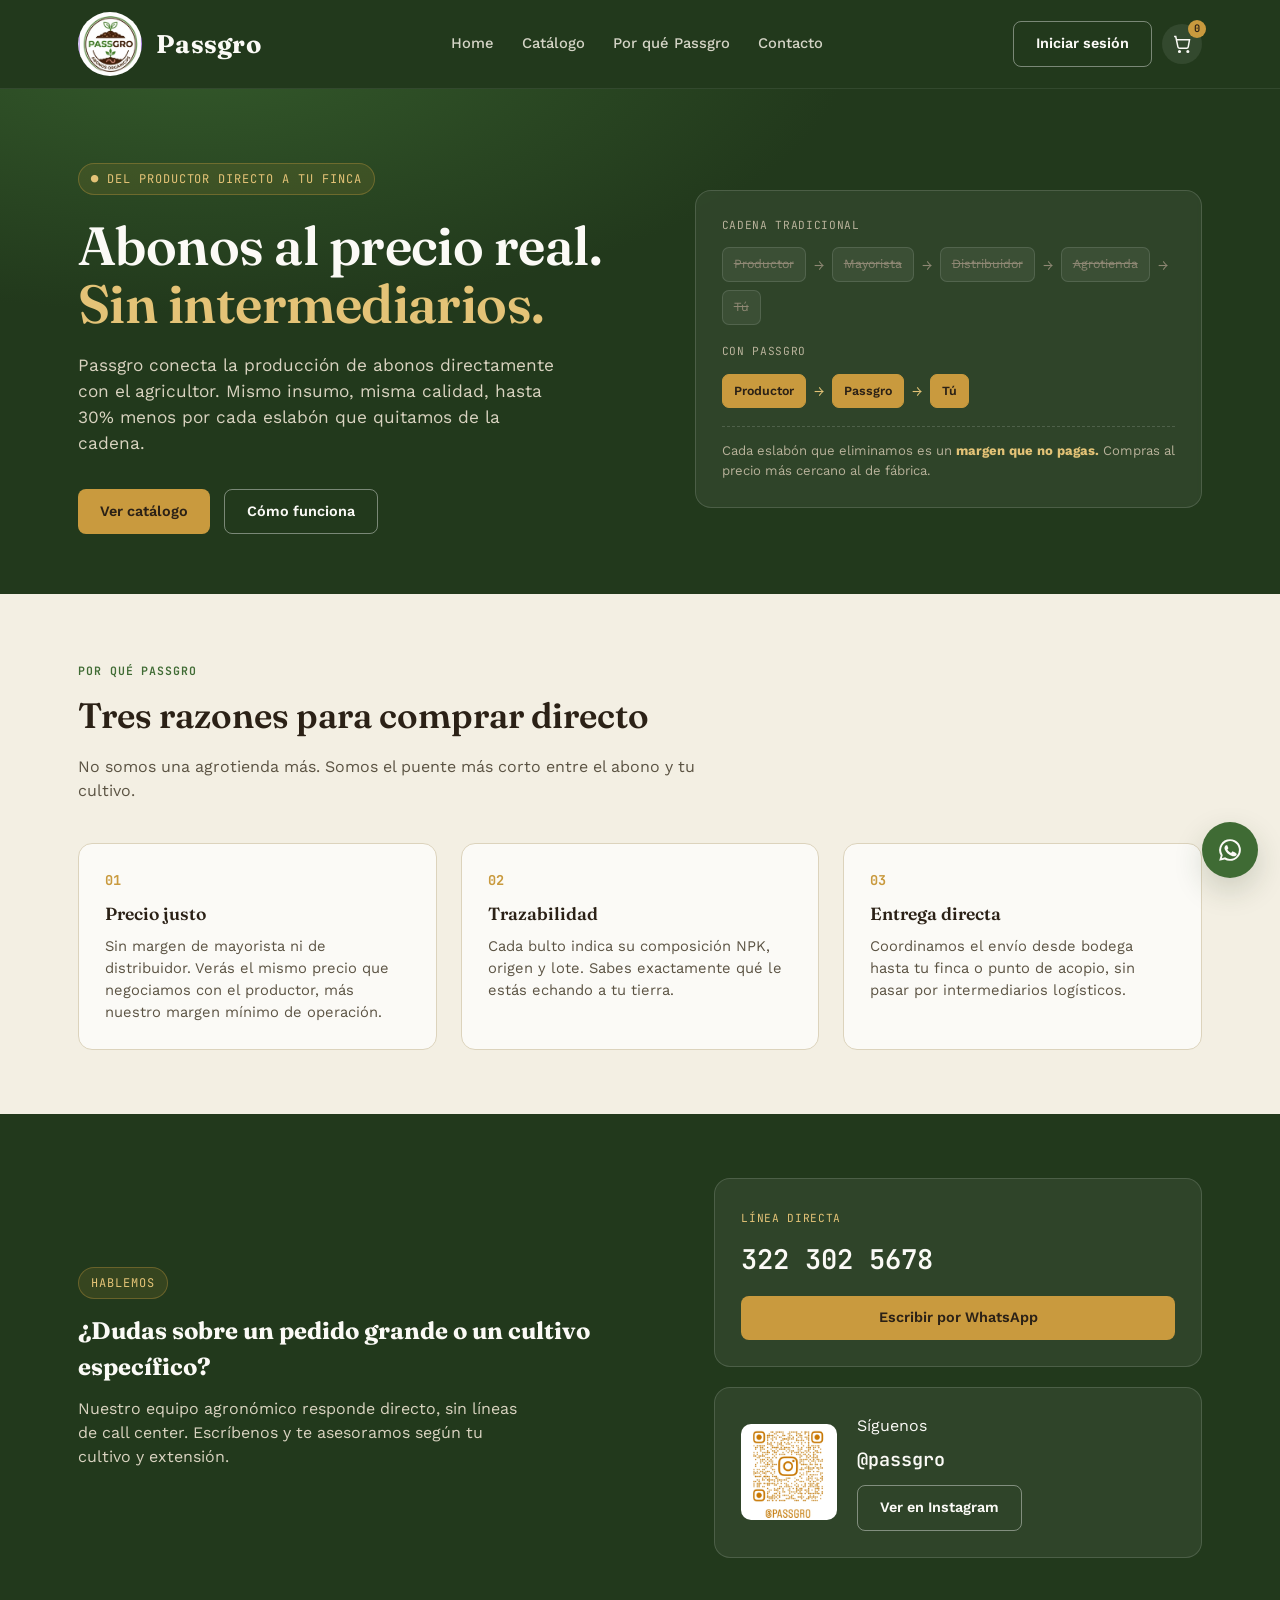
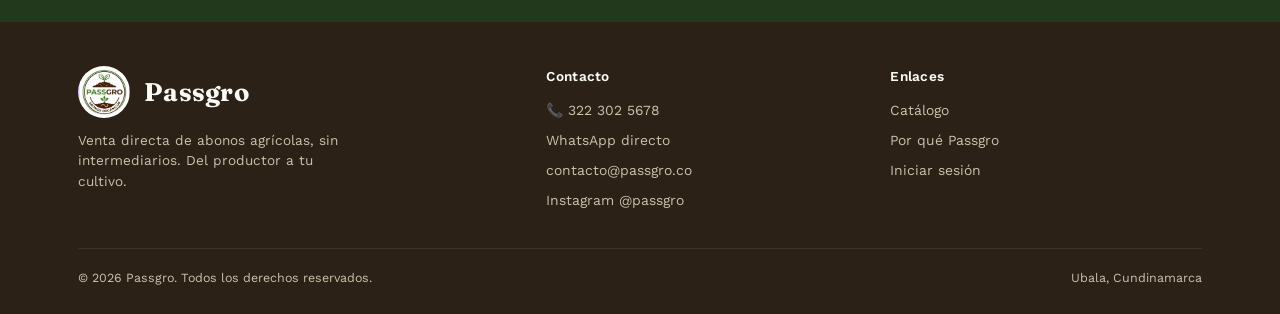
==== index.html @ 6f1bfafc "feat: catalog" ====
<!DOCTYPE html>
<html lang="es">
<head>
<meta charset="UTF-8">
<meta name="viewport" content="width=device-width, initial-scale=1.0">
<title>Passgro | Abonos directos del productor, sin intermediarios</title>
<link rel="preconnect" href="https://fonts.googleapis.com">
<link href="https://fonts.googleapis.com/css2?family=Fraunces:opsz,wght@9..144,400;9..144,500;9..144,600;9..144,700&family=Work+Sans:wght@400;500;600;700&family=JetBrains+Mono:wght@400;600&display=swap" rel="stylesheet">
<link rel="stylesheet" href="css/base.css">
<link rel="stylesheet" href="css/home.css">
</head>
<body>

<div id="site-header"></div>

<main id="top">
  <section class="hero">
    <div class="wrap hero-grid">
      <div>
        <span class="eyebrow">● Del productor directo a tu finca</span>
        <h1>Abonos al precio real. <em>Sin intermediarios.</em></h1>
        <p class="lead">Passgro conecta la producción de abonos directamente con el agricultor. Mismo insumo, misma calidad, hasta 30% menos por cada eslabón que quitamos de la cadena.</p>
        <div class="hero-cta">
          <a href="catalogo.html" class="btn btn-primary">Ver catálogo</a>
          <a href="#por-que" class="btn btn-outline">Cómo funciona</a>
        </div>
      </div>
      <div class="chain-card">
        <div class="chain-label">Cadena tradicional</div>
        <div class="chain-row long">
          <span class="chain-node">Productor</span><span class="chain-arrow">→</span>
          <span class="chain-node">Mayorista</span><span class="chain-arrow">→</span>
          <span class="chain-node">Distribuidor</span><span class="chain-arrow">→</span>
          <span class="chain-node">Agrotienda</span><span class="chain-arrow">→</span>
          <span class="chain-node">Tú</span>
        </div>
        <div class="chain-label">Con Passgro</div>
        <div class="chain-row short">
          <span class="chain-node">Productor</span><span class="chain-arrow">→</span>
          <span class="chain-node">Passgro</span><span class="chain-arrow">→</span>
          <span class="chain-node">Tú</span>
        </div>
        <div class="chain-note">Cada eslabón que eliminamos es un <b>margen que no pagas.</b> Compras al precio más cercano al de fábrica.</div>
      </div>
    </div>
  </section>

  <section id="por-que">
    <div class="wrap">
      <div class="section-head">
        <span class="tag">Por qué Passgro</span>
        <h2>Tres razones para comprar directo</h2>
        <p>No somos una agrotienda más. Somos el puente más corto entre el abono y tu cultivo.</p>
      </div>
      <div class="why-grid">
        <div class="why-card">
          <div class="num">01</div>
          <h3>Precio justo</h3>
          <p>Sin margen de mayorista ni de distribuidor. Verás el mismo precio que negociamos con el productor, más nuestro margen mínimo de operación.</p>
        </div>
        <div class="why-card">
          <div class="num">02</div>
          <h3>Trazabilidad</h3>
          <p>Cada bulto indica su composición NPK, origen y lote. Sabes exactamente qué le estás echando a tu tierra.</p>
        </div>
        <div class="why-card">
          <div class="num">03</div>
          <h3>Entrega directa</h3>
          <p>Coordinamos el envío desde bodega hasta tu finca o punto de acopio, sin pasar por intermediarios logísticos.</p>
        </div>
      </div>
    </div>
  </section>

  <section class="contact-band" id="contacto">
    <div class="wrap contact-grid">
      <div>
        <span class="eyebrow" style="margin-bottom:14px;">Hablemos</span>
        <h2>¿Dudas sobre un pedido grande o un cultivo específico?</h2>
        <p>Nuestro equipo agronómico responde directo, sin líneas de call center. Escríbenos y te asesoramos según tu cultivo y extensión.</p>
      </div>
      <div class="contact-boxes">
        <div class="whatsapp-box">
          <span class="tag">Línea directa</span>
          <div class="whatsapp-number">322 302 5678</div>
          <a href="https://wa.me/573223025678" target="_blank" class="btn btn-primary btn-block">Escribir por WhatsApp</a>
        </div>
        <div class="instagram-box">
          <img src="assets/img/instagram.jpg" alt="Passgro en Instagram">
          <div>
            <span class="tag">Síguenos</span>
            <div class="ig-handle">@passgro</div>
            <a href="https://www.instagram.com/passgro?igsi=MXNrcHhjMm81NTlscw==" target="_blank" class="btn btn-outline">Ver en Instagram</a>
          </div>
        </div>
      </div>
    </div>
  </section>
</main>

<div id="site-footer"></div>

<script src="js/session.js"></script>
<script src="js/cart-store.js"></script>
<script src="js/api.js"></script>
<script src="js/components.js"></script>
</body>
</html>
---- css/base.css ----
:root {
  --suelo    : #2B2116;
  --verde    : #3F6B34;
  --verde-osc: #22391C;
  --oro      : #C99A3E;
  --oro-claro: #E4C377;
  --crema    : #F3EFE3;
  --blanco   : #FBFAF6;
  --linea    : #DCD3BC;
  --rojo     : #A83232;
  --sombra   : 0 12px 30px rgba(34, 57, 28, .18);
}

* {
  box-sizing: border-box;
  margin    : 0;
  padding   : 0;
}

html {
  scroll-behavior: smooth;
}

body {
  font-family           : 'Work Sans', sans-serif;
  background            : var(--crema);
  color                 : var(--suelo);
  line-height           : 1.5;
  -webkit-font-smoothing: antialiased;
}

h1,
h2,
h3,
.display {
  font-family: 'Fraunces', serif;
}

.mono {
  font-family: 'JetBrains Mono', monospace;
}

a {
  color          : inherit;
  text-decoration: none;
}

img,
svg {
  display  : block;
  max-width: 100%;
}

button {
  font-family: inherit;
  cursor     : pointer;
  border     : none;
}

.wrap {
  max-width: 1180px;
  margin   : 0 auto;
  padding  : 0 28px;
}

.visually-hidden {
  position: absolute;
  width   : 1px;
  height  : 1px;
  overflow: hidden;
  clip    : rect(0 0 0 0);
}

section {
  padding: 64px 0;
}

.section-head {
  max-width    : 620px;
  margin-bottom: 40px;
}

.section-head .tag {
  font-family   : 'JetBrains Mono', monospace;
  font-size     : .72rem;
  letter-spacing: .08em;
  text-transform: uppercase;
  color         : var(--verde);
  font-weight   : 600;
}

.section-head h2 {
  font-size  : clamp(1.6rem, 3vw, 2.2rem);
  margin-top : 8px;
  font-weight: 600;
}

.section-head p {
  margin-top: 12px;
  color     : #5B5343;
}

header {
  position     : sticky;
  top          : 0;
  z-index      : 50;
  background   : var(--verde-osc);
  color        : var(--blanco);
  border-bottom: 1px solid rgba(255, 255, 255, .08);
}

.nav {
  display        : flex;
  align-items    : center;
  justify-content: space-between;
  padding        : 12px 28px;
  max-width      : 1180px;
  margin         : 0 auto;
}

.logo {
  display       : flex;
  align-items   : center;
  gap           : 14px;
  font-family   : 'Fraunces', serif;
  font-weight   : 700;
  font-size     : 1.6rem;
  letter-spacing: .01em;
  color         : var(--blanco);
}

.logo .seed {
  width : 26px;
  height: 26px;
}

.logo-img {
  width        : 64px;
  height       : 64px;
  border-radius: 50%;
  object-fit   : cover;
  flex-shrink  : 0;
}

.footer-grid .logo-img {
  width : 52px;
  height: 52px;
}

.nav-links {
  display    : flex;
  align-items: center;
  gap        : 28px;
}

.nav-links a {
  font-size    : .92rem;
  font-weight  : 500;
  color        : var(--crema);
  opacity      : .85;
  padding      : 6px 0;
  border-bottom: 2px solid transparent;
  transition   : .2s;
}

.nav-links a:hover {
  opacity     : 1;
  border-color: var(--oro);
}

.nav-actions {
  display    : flex;
  align-items: center;
  gap        : 10px;
}

.icon-btn {
  position       : relative;
  display        : flex;
  align-items    : center;
  justify-content: center;
  width          : 40px;
  height         : 40px;
  border-radius  : 999px;
  background     : rgba(255, 255, 255, .08);
  color          : var(--blanco);
  transition     : .2s;
}

.icon-btn:hover {
  background: rgba(255, 255, 255, .18);
}

.badge {
  position       : absolute;
  top            : -4px;
  right          : -4px;
  background     : var(--oro);
  color          : var(--suelo);
  font-family    : 'JetBrains Mono', monospace;
  font-size      : .65rem;
  font-weight    : 600;
  min-width      : 18px;
  height         : 18px;
  border-radius  : 999px;
  display        : flex;
  align-items    : center;
  justify-content: center;
  padding        : 0 3px;
}

.btn {
  display        : inline-flex;
  align-items    : center;
  justify-content: center;
  gap            : 8px;
  padding        : 11px 22px;
  border-radius  : 8px;
  font-weight    : 600;
  font-size      : .9rem;
  transition     : .2s;
  white-space    : nowrap;
}

.btn-primary {
  background: var(--oro);
  color     : var(--suelo);
}

.btn-primary:hover {
  background: var(--oro-claro);
}

.btn-outline {
  background: transparent;
  border    : 1px solid rgba(255, 255, 255, .4);
  color     : var(--blanco);
}

.btn-outline:hover {
  border-color: var(--oro);
  color       : var(--oro-claro);
}

.btn-dark {
  background: var(--verde-osc);
  color     : var(--blanco);
}

.btn-dark:hover {
  background: var(--verde);
}

.btn-block {
  width: 100%;
}

.user-chip {
  position   : relative;
  display    : flex;
  align-items: center;
  font-size  : .85rem;
  color      : var(--crema);
}

.user-chip-trigger {
  display      : flex;
  align-items  : center;
  gap          : 8px;
  padding      : 5px 10px 5px 5px;
  border-radius: 999px;
  background   : rgba(255, 255, 255, .08);
  color        : var(--crema);
  transition   : .15s;
}

.user-chip-trigger:hover {
  background: rgba(255, 255, 255, .16);
}

.user-avatar {
  width        : 24px;
  height       : 24px;
  border-radius: 50%;
  object-fit   : cover;
  flex-shrink  : 0;
}

.logout-btn {
  position     : absolute;
  top          : calc(100% + 10px);
  left         : 50%;
  transform    : translateX(-50%);
  color        : var(--suelo);
  font-weight  : 600;
  font-size    : .8rem;
  background   : var(--oro);
  padding      : 9px 20px;
  border-radius: 999px;
  box-shadow   : var(--sombra);
  white-space  : nowrap;
  display      : none;
  z-index      : 70;
}

.logout-btn:hover {
  background: var(--crema);
}

.user-chip.open .logout-btn {
  display: inline-flex;
}

.back-link {
  display      : inline-flex;
  align-items  : center;
  gap          : 6px;
  font-size    : .85rem;
  color        : var(--verde);
  font-weight  : 600;
  margin-bottom: 24px;
}

.back-link:hover {
  color: var(--verde-osc);
}

/* Fichas de producto reutilizadas en catálogo, detalle y carrito */
.npk {
  font-family  : 'JetBrains Mono', monospace;
  font-size    : .72rem;
  color        : var(--verde);
  background   : #EAF0E4;
  display      : inline-block;
  padding      : 3px 8px;
  border-radius: 5px;
  width        : fit-content;
}

.price {
  font-family: 'JetBrains Mono', monospace;
  font-weight: 600;
  font-size  : 1.05rem;
  color      : var(--suelo);
}

.price span {
  font-size  : .72rem;
  color      : #8a8168;
  font-weight: 400;
}

.stock-tag {
  position      : absolute;
  top           : 12px;
  left          : 12px;
  font-family   : 'JetBrains Mono', monospace;
  font-size     : .65rem;
  background    : var(--verde-osc);
  color         : var(--oro-claro);
  padding       : 4px 9px;
  border-radius : 999px;
  text-transform: uppercase;
  letter-spacing: .04em;
}

/* Estados de carga / error para vistas que dependen de la API (catálogo, detalle de producto) */
.state-box {
  display        : flex;
  flex-direction : column;
  align-items    : center;
  justify-content: center;
  gap            : 14px;
  padding        : 60px 20px;
  text-align     : center;
  color          : #8a8168;
  grid-column    : 1/-1;
}

.state-box p {
  max-width: 360px;
}

.state-box .state-actions {
  display        : flex;
  gap            : 10px;
  flex-wrap      : wrap;
  justify-content: center;
}

.spinner {
  width           : 32px;
  height          : 32px;
  border-radius   : 999px;
  border          : 3px solid var(--linea);
  border-top-color: var(--verde);
  animation       : spin .8s linear infinite;
}

@keyframes spin {
  to {
    transform: rotate(360deg);
  }
}

.state-icon {
  width          : 44px;
  height         : 44px;
  border-radius  : 999px;
  background     : #F4E2E0;
  color          : var(--rojo);
  display        : flex;
  align-items    : center;
  justify-content: center;
}

/* Formularios (login/registro) */
.field {
  margin-bottom: 14px;
}

.field label {
  display      : block;
  font-size    : .8rem;
  font-weight  : 600;
  margin-bottom: 6px;
  color        : #4a4433;
}

.field input,
.field select {
  width        : 100%;
  padding      : 11px 12px;
  border-radius: 8px;
  border       : 1px solid var(--linea);
  background   : var(--crema);
  font-family  : inherit;
  font-size    : .9rem;
  color        : var(--suelo);
}

.field input:focus,
.field select:focus {
  outline       : 2px solid var(--verde);
  outline-offset: 1px;
}

.form-note {
  font-size  : .76rem;
  color      : #8a8168;
  margin-top : 14px;
  line-height: 1.5;
}

footer {
  background: var(--suelo);
  color     : #C9C2AC;
  padding   : 44px 0 26px;
}

.footer-grid {
  display              : grid;
  grid-template-columns: 1.4fr 1fr 1fr;
  gap                  : 32px;
  padding-bottom       : 28px;
  border-bottom        : 1px solid rgba(255, 255, 255, .08);
}

.footer-grid h4 {
  color         : var(--blanco);
  font-size     : .85rem;
  margin-bottom : 14px;
  font-weight   : 600;
  letter-spacing: .02em;
}

.footer-grid ul {
  list-style: none;
}

.footer-grid li {
  margin-bottom: 9px;
  font-size    : .87rem;
}

.footer-grid li a:hover {
  color: var(--oro-claro);
}

.footer-bottom {
  padding-top    : 20px;
  display        : flex;
  justify-content: space-between;
  font-size      : .78rem;
  flex-wrap      : wrap;
  gap            : 8px;
}

.float-wa {
  position       : fixed;
  bottom         : 22px;
  right          : 22px;
  z-index        : 60;
  background     : var(--verde);
  color          : var(--blanco);
  width          : 56px;
  height         : 56px;
  border-radius  : 999px;
  display        : flex;
  align-items    : center;
  justify-content: center;
  box-shadow     : var(--sombra);
}

.float-wa:hover {
  background: var(--verde-osc);
}

#toast {
  position      : fixed;
  top           : 24px;
  right         : 24px;
  transform     : translateX(20px);
  background    : var(--suelo);
  color         : var(--blanco);
  padding       : 12px 20px;
  border-radius : 9px;
  font-size     : .85rem;
  z-index       : 120;
  opacity       : 0;
  pointer-events: none;
  transition    : .25s;
  max-width     : min(320px, calc(100vw - 32px));
  text-align    : left;
  display       : flex;
  align-items   : flex-start;
  gap           : 12px;
}

#toast.show {
  opacity  : 1;
  transform: translateX(0);
}

#toast.toast-success {
  background: var(--verde);
}

#toast.toast-error {
  background: var(--rojo);
}

#toast .toast-icon {
  flex-shrink    : 0;
  width          : 22px;
  height         : 22px;
  border-radius  : 999px;
  background     : rgba(255, 255, 255, .2);
  display        : flex;
  align-items    : center;
  justify-content: center;
}

#toast strong {
  display      : block;
  font-size    : .9rem;
  margin-bottom: 2px;
}

#toast p {
  font-size: .82rem;
  opacity  : .92;
}

@media (max-width: 540px) {
  #toast {
    left     : 16px;
    right    : 16px;
    max-width: none;
  }
}

@media (max-width: 860px) {
  .nav-links {
    display: none;
  }

  .footer-grid {
    grid-template-columns: 1fr;
  }
}

@media (max-width: 540px) {
  .nav .wrap {
    padding: 0 16px;
  }
}

@media (prefers-reduced-motion: reduce) {
  * {
    transition     : none !important;
    scroll-behavior: auto !important;
  }
}
---- css/home.css ----
.hero{
  background:radial-gradient(1200px 500px at 15% -10%, #345A2B 0%, var(--verde-osc) 55%), var(--verde-osc);
  color:var(--blanco); padding:74px 0 60px; overflow:hidden; position:relative;
}
.hero-grid{display:grid; grid-template-columns:1.05fr .95fr; gap:56px; align-items:center;}
.eyebrow{
  display:inline-flex; align-items:center; gap:8px; font-family:'JetBrains Mono',monospace;
  font-size:.75rem; letter-spacing:.08em; text-transform:uppercase; color:var(--oro-claro);
  background:rgba(201,154,62,.12); border:1px solid rgba(201,154,62,.35);
  padding:6px 12px; border-radius:999px; margin-bottom:22px;
}
.hero h1{font-size:clamp(2.2rem, 4.2vw, 3.4rem); font-weight:600; line-height:1.08; letter-spacing:-.01em;}
.hero h1 em{font-style:normal; color:var(--oro-claro);}
.hero p.lead{margin-top:20px; font-size:1.08rem; color:#D9D3C0; max-width:480px;}
.hero-cta{display:flex; gap:14px; margin-top:32px; flex-wrap:wrap;}

.chain-card{
  background:rgba(251,250,246,.06); border:1px solid rgba(255,255,255,.14);
  border-radius:16px; padding:26px; backdrop-filter:blur(2px);
}
.chain-label{font-family:'JetBrains Mono',monospace; font-size:.7rem; letter-spacing:.06em; text-transform:uppercase; color:#B9B29B; margin-bottom:14px;}
.chain-row{display:flex; align-items:center; gap:8px; flex-wrap:wrap; margin-bottom:18px;}
.chain-node{
  font-size:.78rem; padding:7px 11px; border-radius:7px; background:rgba(255,255,255,.06);
  border:1px solid rgba(255,255,255,.12); color:#CFC9B6;
}
.chain-row.long .chain-node{text-decoration:line-through; color:#8f8874;}
.chain-row.short .chain-node{background:var(--oro); color:var(--suelo); border-color:var(--oro); font-weight:600;}
.chain-arrow{color:#8f8874; font-size:.85rem;}
.chain-row.short .chain-arrow{color:var(--oro-claro);}
.chain-note{font-size:.82rem; color:#B9B29B; border-top:1px dashed rgba(255,255,255,.15); padding-top:14px;}
.chain-note b{color:var(--oro-claro);}

.why-grid{display:grid; grid-template-columns:repeat(3,1fr); gap:24px;}
.why-card{background:var(--blanco); border:1px solid var(--linea); border-radius:14px; padding:26px;}
.why-card .num{font-family:'JetBrains Mono',monospace; color:var(--oro); font-weight:700; font-size:.85rem;}
.why-card h3{margin-top:10px; font-size:1.1rem; font-weight:600;}
.why-card p{margin-top:8px; font-size:.92rem; color:#5B5343;}

.contact-band{background:var(--verde-osc); color:var(--blanco);}
.contact-grid{display:grid; grid-template-columns:1.1fr .9fr; gap:40px; align-items:center;}
.contact-grid h2{color:var(--blanco);}
.contact-grid p{color:#D9D3C0; margin-top:12px; max-width:440px;}
.whatsapp-box{
  background:rgba(251,250,246,.06); border:1px solid rgba(255,255,255,.14); border-radius:16px; padding:26px;
}
.whatsapp-box .tag{font-family:'JetBrains Mono',monospace; font-size:.7rem; letter-spacing:.06em; text-transform:uppercase; color:var(--oro-claro);}
.whatsapp-number{font-family:'JetBrains Mono',monospace; font-size:1.7rem; font-weight:600; margin:10px 0 16px; color:var(--blanco);}
.contact-boxes{display:flex; flex-direction:column; gap:20px;}
.instagram-box{
  background:rgba(251,250,246,.06); border:1px solid rgba(255,255,255,.14); border-radius:16px; padding:26px;
  display:flex; align-items:center; gap:20px;
}
.instagram-box img{width:96px; height:96px; border-radius:10px; object-fit:cover; flex-shrink:0;}
.instagram-box .ig-handle{font-family:'JetBrains Mono',monospace; font-size:1.15rem; font-weight:600; margin:8px 0 12px; color:var(--blanco);}

@media (max-width: 860px){
  .hero-grid{grid-template-columns:1fr;}
  .why-grid{grid-template-columns:1fr;}
  .contact-grid{grid-template-columns:1fr;}
}
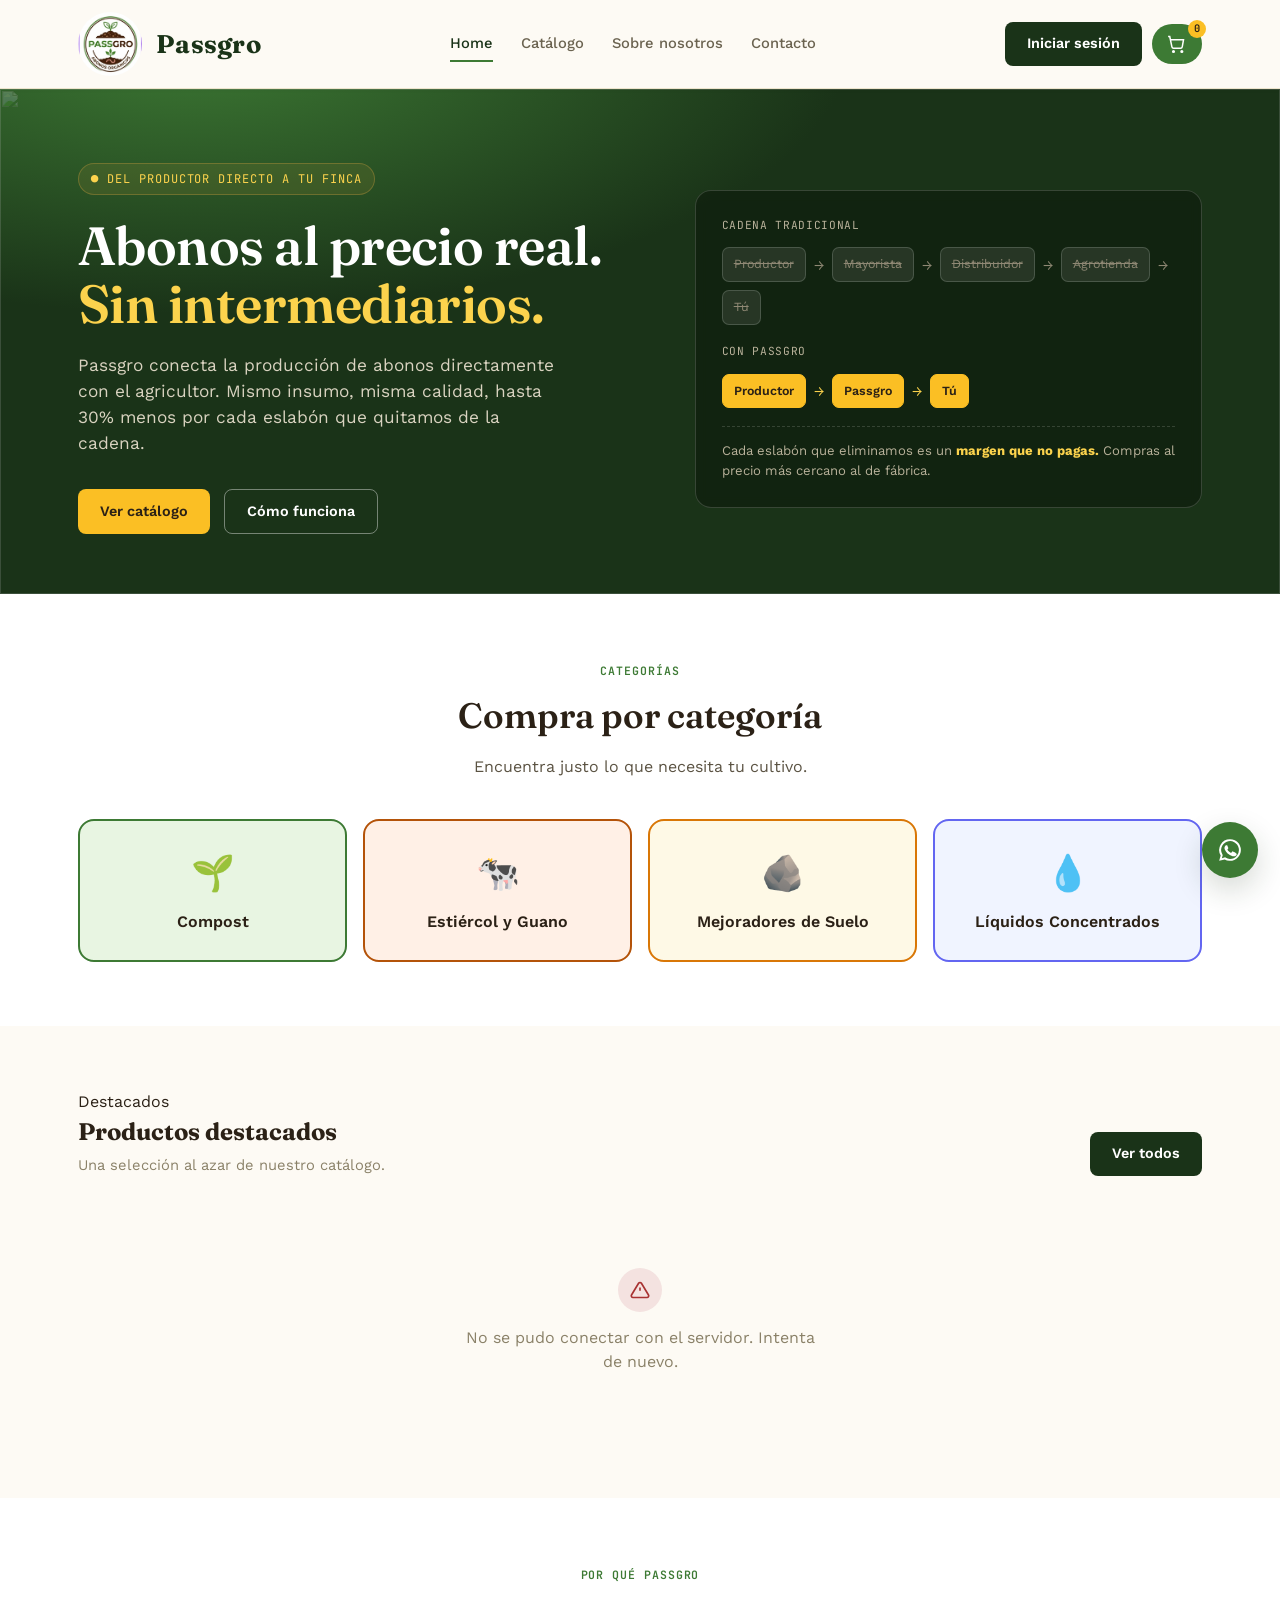
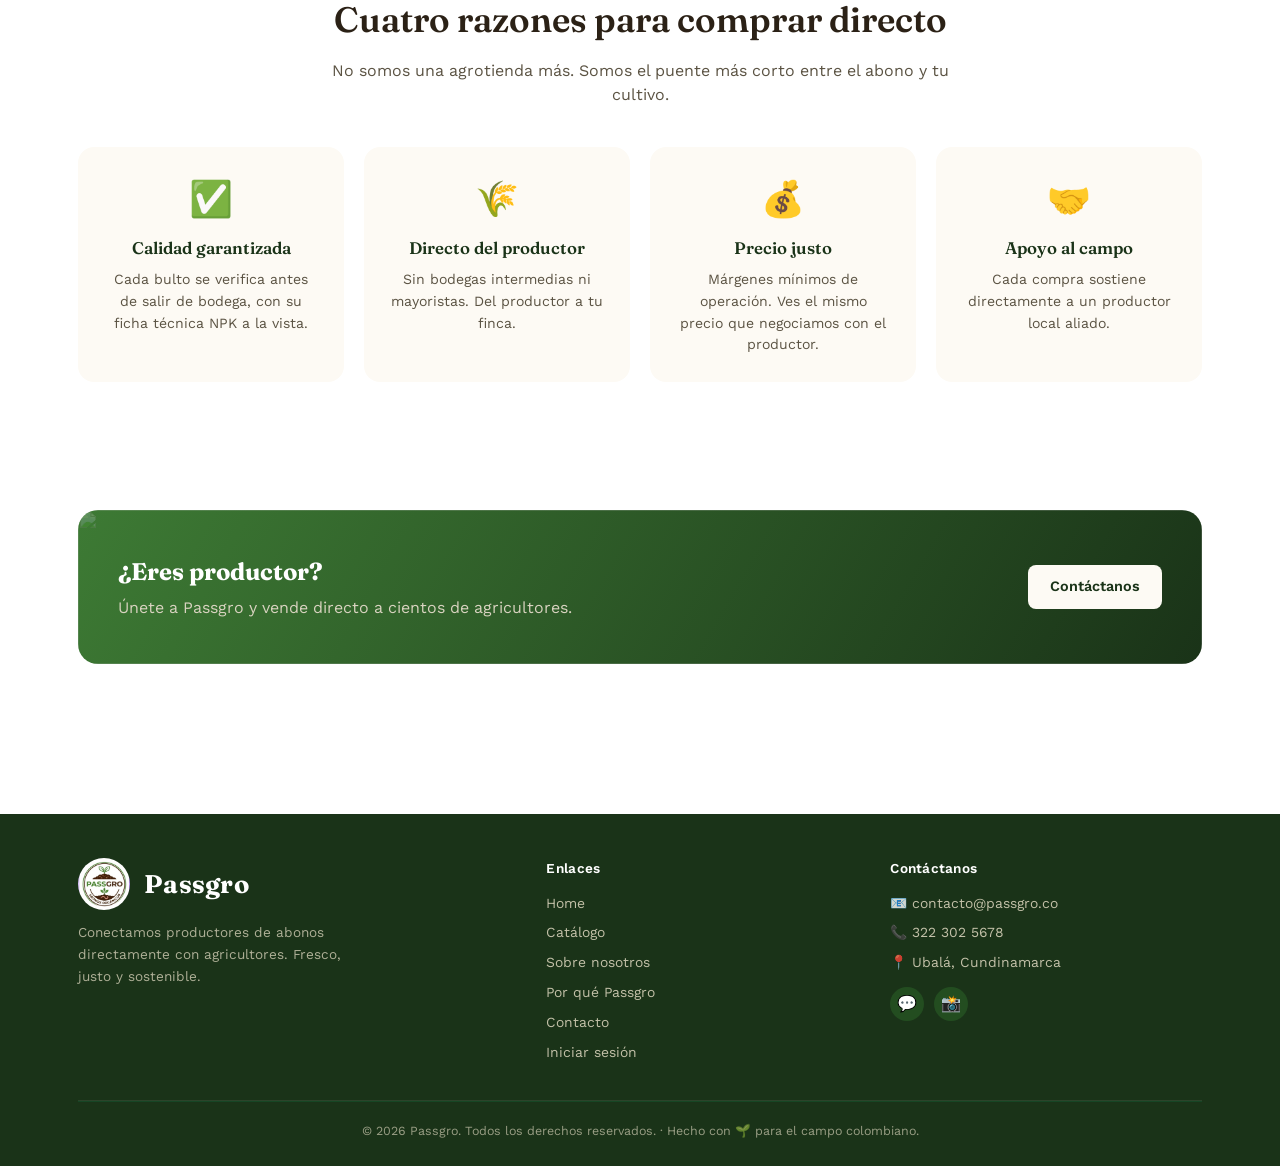
==== commit c6642ce7: "refactor styles" ====
--- a/index.html
+++ b/index.html
@@ -15,6 +15,7 @@
 
 <main id="top">
   <section class="hero">
+    <img src="https://images.unsplash.com/photo-1591586116988-62fe65164f8d?w=1400&h=600&fit=crop&auto=format" alt="" class="hero-bg-image">
     <div class="wrap hero-grid">
       <div>
         <span class="eyebrow">● Del productor directo a tu finca</span>
@@ -45,57 +46,104 @@
     </div>
   </section>
 
-  <section id="por-que">
+  <!-- CATEGORIAS -->
+  <section class="home-categories">
     <div class="wrap">
       <div class="section-head">
-        <span class="tag">Por qué Passgro</span>
-        <h2>Tres razones para comprar directo</h2>
-        <p>No somos una agrotienda más. Somos el puente más corto entre el abono y tu cultivo.</p>
+        <span class="tag">Categorías</span>
+        <h2>Compra por categoría</h2>
+        <p>Encuentra justo lo que necesita tu cultivo.</p>
       </div>
-      <div class="why-grid">
-        <div class="why-card">
-          <div class="num">01</div>
-          <h3>Precio justo</h3>
-          <p>Sin margen de mayorista ni de distribuidor. Verás el mismo precio que negociamos con el productor, más nuestro margen mínimo de operación.</p>
+      <div class="category-grid">
+        <a href="catalogo.html?cat=compost" class="category-card" style="background:#e8f5e2; border-color:#3d7a34;">
+          <span class="cat-emoji">🌱</span>
+          <span>Compost</span>
+        </a>
+        <a href="catalogo.html?cat=estiercol_guano" class="category-card" style="background:#fff0e6; border-color:#b45309;">
+          <span class="cat-emoji">🐄</span>
+          <span>Estiércol y Guano</span>
+        </a>
+        <a href="catalogo.html?cat=mejorador_suelo" class="category-card" style="background:#fef9e6; border-color:#d97706;">
+          <span class="cat-emoji">🪨</span>
+          <span>Mejoradores de Suelo</span>
+        </a>
+        <a href="catalogo.html?cat=liquido_concentrado" class="category-card" style="background:#f0f4ff; border-color:#6366f1;">
+          <span class="cat-emoji">💧</span>
+          <span>Líquidos Concentrados</span>
+        </a>
+      </div>
+    </div>
+  </section>
+
+  <!-- PRODUCTOS DESTACADOS -->
+  <section class="home-featured">
+    <div class="wrap">
+      <div class="home-featured-head">
+        <div>
+          <span class="tag">Destacados</span>
+          <h2>Productos destacados</h2>
+          <p>Una selección al azar de nuestro catálogo.</p>
         </div>
-        <div class="why-card">
-          <div class="num">02</div>
-          <h3>Trazabilidad</h3>
-          <p>Cada bulto indica su composición NPK, origen y lote. Sabes exactamente qué le estás echando a tu tierra.</p>
-        </div>
-        <div class="why-card">
-          <div class="num">03</div>
-          <h3>Entrega directa</h3>
-          <p>Coordinamos el envío desde bodega hasta tu finca o punto de acopio, sin pasar por intermediarios logísticos.</p>
+        <a href="catalogo.html" class="btn btn-dark">Ver todos</a>
+      </div>
+      <div class="product-grid" id="featuredGrid">
+        <div class="state-box">
+          <div class="spinner"></div>
+          <p>Cargando productos…</p>
         </div>
       </div>
     </div>
   </section>
 
-  <section class="contact-band" id="contacto">
-    <div class="wrap contact-grid">
-      <div>
-        <span class="eyebrow" style="margin-bottom:14px;">Hablemos</span>
-        <h2>¿Dudas sobre un pedido grande o un cultivo específico?</h2>
-        <p>Nuestro equipo agronómico responde directo, sin líneas de call center. Escríbenos y te asesoramos según tu cultivo y extensión.</p>
+  <!-- POR QUE PASSGRO -->
+  <section id="por-que">
+    <div class="wrap">
+      <div class="section-head" style="margin-left:auto; margin-right:auto; text-align:center;">
+        <span class="tag">Por qué Passgro</span>
+        <h2>Cuatro razones para comprar directo</h2>
+        <p>No somos una agrotienda más. Somos el puente más corto entre el abono y tu cultivo.</p>
       </div>
-      <div class="contact-boxes">
-        <div class="whatsapp-box">
-          <span class="tag">Línea directa</span>
-          <div class="whatsapp-number">322 302 5678</div>
-          <a href="https://wa.me/573223025678" target="_blank" class="btn btn-primary btn-block">Escribir por WhatsApp</a>
+      <div class="why-grid">
+        <div class="why-card">
+          <div class="why-icon">✅</div>
+          <h3>Calidad garantizada</h3>
+          <p>Cada bulto se verifica antes de salir de bodega, con su ficha técnica NPK a la vista.</p>
         </div>
-        <div class="instagram-box">
-          <img src="assets/img/instagram.jpg" alt="Passgro en Instagram">
-          <div>
-            <span class="tag">Síguenos</span>
-            <div class="ig-handle">@passgro</div>
-            <a href="https://www.instagram.com/passgro?igsi=MXNrcHhjMm81NTlscw==" target="_blank" class="btn btn-outline">Ver en Instagram</a>
-          </div>
+        <div class="why-card">
+          <div class="why-icon">🌾</div>
+          <h3>Directo del productor</h3>
+          <p>Sin bodegas intermedias ni mayoristas. Del productor a tu finca.</p>
+        </div>
+        <div class="why-card">
+          <div class="why-icon">💰</div>
+          <h3>Precio justo</h3>
+          <p>Márgenes mínimos de operación. Ves el mismo precio que negociamos con el productor.</p>
+        </div>
+        <div class="why-card">
+          <div class="why-icon">🤝</div>
+          <h3>Apoyo al campo</h3>
+          <p>Cada compra sostiene directamente a un productor local aliado.</p>
         </div>
       </div>
     </div>
   </section>
+
+  <!-- BANNER PRODUCTORES -->
+  <section class="banner-producers">
+    <div class="wrap">
+      <div class="partner-banner">
+        <img src="https://images.unsplash.com/photo-1551649001-7a2482d98d05?w=1200&h=300&fit=crop&auto=format" alt="" class="partner-bg-image">
+        <div class="partner-content">
+          <div>
+            <h3>¿Eres productor?</h3>
+            <p>Únete a Passgro y vende directo a cientos de agricultores.</p>
+          </div>
+          <a href="contacto.html" class="btn">Contáctanos</a>
+        </div>
+      </div>
+    </div>
+  </section>
+
 </main>
 
 <div id="site-footer"></div>
@@ -104,5 +152,6 @@
 <script src="js/cart-store.js"></script>
 <script src="js/api.js"></script>
 <script src="js/components.js"></script>
+<script src="js/home.js"></script>
 </body>
 </html>
--- a/css/base.css
+++ b/css/base.css
@@ -1,14 +1,14 @@
 :root {
   --suelo    : #2B2116;
-  --verde    : #3F6B34;
-  --verde-osc: #22391C;
-  --oro      : #C99A3E;
-  --oro-claro: #E4C377;
-  --crema    : #F3EFE3;
-  --blanco   : #FBFAF6;
-  --linea    : #DCD3BC;
+  --verde    : #3d7a34;
+  --verde-osc: #1a3318;
+  --oro      : #fbbf24;
+  --oro-claro: #fcd34d;
+  --crema    : #fdfaf4;
+  --blanco   : #FFFFFF;
+  --linea    : #ede4cc;
   --rojo     : #A83232;
-  --sombra   : 0 12px 30px rgba(34, 57, 28, .18);
+  --sombra   : 0 12px 30px rgba(26, 51, 24, .18);
 }
 
 * {
@@ -104,9 +104,10 @@
   position     : sticky;
   top          : 0;
   z-index      : 50;
-  background   : var(--verde-osc);
-  color        : var(--blanco);
-  border-bottom: 1px solid rgba(255, 255, 255, .08);
+  background   : var(--crema);
+  color        : var(--suelo);
+  border-bottom: 1px solid var(--linea);
+  box-shadow   : 0 1px 4px rgba(43, 33, 22, .05);
 }
 
 .nav {
@@ -129,6 +130,10 @@
   color         : var(--blanco);
 }
 
+.nav .logo {
+  color: var(--verde-osc);
+}
+
 .logo .seed {
   width : 26px;
   height: 26px;
@@ -156,16 +161,19 @@
 .nav-links a {
   font-size    : .92rem;
   font-weight  : 500;
-  color        : var(--crema);
-  opacity      : .85;
+  color        : #6b6350;
   padding      : 6px 0;
   border-bottom: 2px solid transparent;
   transition   : .2s;
 }
 
 .nav-links a:hover {
-  opacity     : 1;
-  border-color: var(--oro);
+  color: var(--verde);
+}
+
+.nav-links a.active {
+  color       : var(--verde-osc);
+  border-color: var(--verde);
 }
 
 .nav-actions {
@@ -175,20 +183,92 @@
 }
 
 .icon-btn {
-  position       : relative;
-  display        : flex;
-  align-items    : center;
-  justify-content: center;
-  width          : 40px;
-  height         : 40px;
+  position     : relative;
+  display      : flex;
+  align-items  : center;
+  gap          : 8px;
+  padding      : 10px 16px 10px 14px;
+  border-radius: 999px;
+  background   : var(--verde);
+  color        : var(--blanco);
+  font-weight  : 600;
+  font-size    : .85rem;
+  transition   : .2s;
+}
+
+.icon-btn:hover {
+  background: var(--verde-osc);
+}
+
+.hamburger-btn {
+  display        : none;
+  align-items    : center;
+  justify-content: center;
+  width          : 38px;
+  height         : 38px;
   border-radius  : 999px;
-  background     : rgba(255, 255, 255, .08);
-  color          : var(--blanco);
-  transition     : .2s;
-}
-
-.icon-btn:hover {
-  background: rgba(255, 255, 255, .18);
+  color          : var(--verde-osc);
+  background     : transparent;
+}
+
+.hamburger-btn:hover {
+  background: var(--linea);
+}
+
+.hamburger-btn .icon-close {
+  display: none;
+}
+
+.hamburger-btn.open .icon-menu {
+  display: none;
+}
+
+.hamburger-btn.open .icon-close {
+  display: block;
+}
+
+.mobile-nav {
+  display       : none;
+  flex-direction: column;
+  gap           : 2px;
+  padding       : 4px 28px 18px;
+  border-top    : 1px solid var(--linea);
+  background    : var(--crema);
+}
+
+.mobile-nav.open {
+  display: flex;
+}
+
+.mobile-nav a {
+  padding    : 11px 0;
+  font-size  : .92rem;
+  font-weight: 500;
+  color      : #6b6350;
+}
+
+.mobile-nav a.active {
+  color      : var(--verde-osc);
+  font-weight: 600;
+}
+
+.mobile-nav-account {
+  display        : flex;
+  align-items    : center;
+  justify-content: space-between;
+  gap            : 12px;
+  margin-top     : 6px;
+  padding-top    : 12px;
+  border-top     : 1px solid var(--linea);
+  font-size      : .92rem;
+  font-weight    : 500;
+  color          : var(--suelo);
+}
+
+.mobile-logout-btn {
+  color      : var(--rojo);
+  font-weight: 600;
+  font-size  : .85rem;
 }
 
 .badge {
@@ -260,7 +340,7 @@
   display    : flex;
   align-items: center;
   font-size  : .85rem;
-  color      : var(--crema);
+  color      : var(--suelo);
 }
 
 .user-chip-trigger {
@@ -269,13 +349,14 @@
   gap          : 8px;
   padding      : 5px 10px 5px 5px;
   border-radius: 999px;
-  background   : rgba(255, 255, 255, .08);
-  color        : var(--crema);
+  background   : var(--blanco);
+  border       : 1px solid var(--linea);
+  color        : var(--suelo);
   transition   : .15s;
 }
 
 .user-chip-trigger:hover {
-  background: rgba(255, 255, 255, .16);
+  background: var(--crema);
 }
 
 .user-avatar {
@@ -364,6 +445,39 @@
   letter-spacing: .04em;
 }
 
+.product-grid{display:grid; grid-template-columns:repeat(3,1fr); gap:24px;}
+.product-card{
+  background:var(--blanco); border:1px solid var(--linea); border-radius:16px; overflow:hidden;
+  display:flex; flex-direction:column; transition:.2s; position:relative; cursor:pointer;
+}
+.product-card:hover{box-shadow:var(--sombra); transform:translateY(-3px);}
+.product-card .add-btn{cursor:pointer;}
+.product-photo{
+  aspect-ratio:4/3; background:linear-gradient(160deg, #EFE9D6, #E3DCC4);
+  display:flex; align-items:center; justify-content:center; position:relative;
+}
+.product-photo img{width:100%; height:100%; object-fit:cover;}
+.product-body{padding:18px 18px 20px; display:flex; flex-direction:column; gap:10px; flex:1;}
+.product-body h3{font-size:1.05rem; font-weight:600;}
+.product-body h3 a{color:inherit;}
+.product-body h3 a:hover{color:var(--verde);}
+.product-body .desc{font-size:.85rem; color:#5B5343; flex:1;}
+.price-row{display:flex; align-items:center; justify-content:space-between; margin-top:4px;}
+.add-btn{
+  display:flex; align-items:center; justify-content:center; gap:6px;
+  background:var(--verde); color:var(--blanco); padding:10px; border-radius:8px; font-weight:600; font-size:.85rem;
+  transition:.2s; width:100%;
+}
+.add-btn:hover{background:var(--verde-osc);}
+.add-btn.added{background:var(--oro); color:var(--suelo);}
+
+@media (max-width: 860px){
+  .product-grid{grid-template-columns:1fr 1fr;}
+}
+@media (max-width: 540px){
+  .product-grid{grid-template-columns:1fr;}
+}
+
 /* Estados de carga / error para vistas que dependen de la API (catálogo, detalle de producto) */
 .state-box {
   display        : flex;
@@ -416,33 +530,37 @@
 
 /* Formularios (login/registro) */
 .field {
-  margin-bottom: 14px;
+  margin-bottom: 16px;
 }
 
 .field label {
   display      : block;
-  font-size    : .8rem;
-  font-weight  : 600;
-  margin-bottom: 6px;
-  color        : #4a4433;
+  font-size    : .85rem;
+  font-weight  : 500;
+  margin-bottom: 4px;
+  color        : #374151;
 }
 
 .field input,
-.field select {
+.field select,
+.field textarea {
   width        : 100%;
   padding      : 11px 12px;
-  border-radius: 8px;
-  border       : 1px solid var(--linea);
-  background   : var(--crema);
+  border-radius: 12px;
+  border       : 1px solid #c8d8c2;
+  background   : var(--blanco);
   font-family  : inherit;
   font-size    : .9rem;
   color        : var(--suelo);
+  resize       : vertical;
 }
 
 .field input:focus,
-.field select:focus {
-  outline       : 2px solid var(--verde);
-  outline-offset: 1px;
+.field select:focus,
+.field textarea:focus {
+  outline     : none;
+  box-shadow  : 0 0 0 3px rgba(74, 222, 128, .45);
+  border-color: #c8d8c2;
 }
 
 .form-note {
@@ -453,8 +571,8 @@
 }
 
 footer {
-  background: var(--suelo);
-  color     : #C9C2AC;
+  background: #1a3318;
+  color     : #ede4cc;
   padding   : 44px 0 26px;
 }
 
@@ -474,6 +592,13 @@
   letter-spacing: .02em;
 }
 
+.footer-tagline {
+  font-size: .85rem;
+  max-width: 280px;
+  opacity  : .7;
+  line-height: 1.6;
+}
+
 .footer-grid ul {
   list-style: none;
 }
@@ -481,19 +606,47 @@
 .footer-grid li {
   margin-bottom: 9px;
   font-size    : .87rem;
+  opacity      : .8;
 }
 
 .footer-grid li a:hover {
   color: var(--oro-claro);
 }
 
+.footer-contact-line {
+  font-size  : .87rem;
+  opacity    : .8;
+  margin-bottom: 9px;
+}
+
+.footer-social {
+  display  : flex;
+  gap      : 10px;
+  margin-top: 14px;
+}
+
+.social-icon {
+  width          : 34px;
+  height         : 34px;
+  border-radius  : 50%;
+  background     : #234d20;
+  display        : flex;
+  align-items    : center;
+  justify-content: center;
+  font-size      : 1rem;
+  transition     : .15s;
+}
+
+.social-icon:hover {
+  background: #2e6327;
+}
+
 .footer-bottom {
-  padding-top    : 20px;
-  display        : flex;
-  justify-content: space-between;
-  font-size      : .78rem;
-  flex-wrap      : wrap;
-  gap            : 8px;
+  padding-top: 20px;
+  border-top : 1px solid #14532d;
+  text-align : center;
+  font-size  : .78rem;
+  opacity    : .6;
 }
 
 .float-wa {
@@ -585,6 +738,14 @@
     display: none;
   }
 
+  .hamburger-btn {
+    display: flex;
+  }
+
+  #userSlot {
+    display: none;
+  }
+
   .footer-grid {
     grid-template-columns: 1fr;
   }
@@ -593,6 +754,14 @@
 @media (max-width: 540px) {
   .nav .wrap {
     padding: 0 16px;
+  }
+
+  .icon-btn span {
+    display: none;
+  }
+
+  .icon-btn {
+    padding: 10px;
   }
 }
 
--- a/css/home.css
+++ b/css/home.css
@@ -1,61 +1,309 @@
-.hero{
-  background:radial-gradient(1200px 500px at 15% -10%, #345A2B 0%, var(--verde-osc) 55%), var(--verde-osc);
-  color:var(--blanco); padding:74px 0 60px; overflow:hidden; position:relative;
-}
-.hero-grid{display:grid; grid-template-columns:1.05fr .95fr; gap:56px; align-items:center;}
-.eyebrow{
-  display:inline-flex; align-items:center; gap:8px; font-family:'JetBrains Mono',monospace;
-  font-size:.75rem; letter-spacing:.08em; text-transform:uppercase; color:var(--oro-claro);
-  background:rgba(201,154,62,.12); border:1px solid rgba(201,154,62,.35);
-  padding:6px 12px; border-radius:999px; margin-bottom:22px;
-}
-.hero h1{font-size:clamp(2.2rem, 4.2vw, 3.4rem); font-weight:600; line-height:1.08; letter-spacing:-.01em;}
-.hero h1 em{font-style:normal; color:var(--oro-claro);}
-.hero p.lead{margin-top:20px; font-size:1.08rem; color:#D9D3C0; max-width:480px;}
-.hero-cta{display:flex; gap:14px; margin-top:32px; flex-wrap:wrap;}
-
-.chain-card{
-  background:rgba(251,250,246,.06); border:1px solid rgba(255,255,255,.14);
-  border-radius:16px; padding:26px; backdrop-filter:blur(2px);
-}
-.chain-label{font-family:'JetBrains Mono',monospace; font-size:.7rem; letter-spacing:.06em; text-transform:uppercase; color:#B9B29B; margin-bottom:14px;}
-.chain-row{display:flex; align-items:center; gap:8px; flex-wrap:wrap; margin-bottom:18px;}
-.chain-node{
-  font-size:.78rem; padding:7px 11px; border-radius:7px; background:rgba(255,255,255,.06);
-  border:1px solid rgba(255,255,255,.12); color:#CFC9B6;
-}
-.chain-row.long .chain-node{text-decoration:line-through; color:#8f8874;}
-.chain-row.short .chain-node{background:var(--oro); color:var(--suelo); border-color:var(--oro); font-weight:600;}
-.chain-arrow{color:#8f8874; font-size:.85rem;}
-.chain-row.short .chain-arrow{color:var(--oro-claro);}
-.chain-note{font-size:.82rem; color:#B9B29B; border-top:1px dashed rgba(255,255,255,.15); padding-top:14px;}
-.chain-note b{color:var(--oro-claro);}
-
-.why-grid{display:grid; grid-template-columns:repeat(3,1fr); gap:24px;}
-.why-card{background:var(--blanco); border:1px solid var(--linea); border-radius:14px; padding:26px;}
-.why-card .num{font-family:'JetBrains Mono',monospace; color:var(--oro); font-weight:700; font-size:.85rem;}
-.why-card h3{margin-top:10px; font-size:1.1rem; font-weight:600;}
-.why-card p{margin-top:8px; font-size:.92rem; color:#5B5343;}
-
-.contact-band{background:var(--verde-osc); color:var(--blanco);}
-.contact-grid{display:grid; grid-template-columns:1.1fr .9fr; gap:40px; align-items:center;}
-.contact-grid h2{color:var(--blanco);}
-.contact-grid p{color:#D9D3C0; margin-top:12px; max-width:440px;}
-.whatsapp-box{
-  background:rgba(251,250,246,.06); border:1px solid rgba(255,255,255,.14); border-radius:16px; padding:26px;
-}
-.whatsapp-box .tag{font-family:'JetBrains Mono',monospace; font-size:.7rem; letter-spacing:.06em; text-transform:uppercase; color:var(--oro-claro);}
-.whatsapp-number{font-family:'JetBrains Mono',monospace; font-size:1.7rem; font-weight:600; margin:10px 0 16px; color:var(--blanco);}
-.contact-boxes{display:flex; flex-direction:column; gap:20px;}
-.instagram-box{
-  background:rgba(251,250,246,.06); border:1px solid rgba(255,255,255,.14); border-radius:16px; padding:26px;
-  display:flex; align-items:center; gap:20px;
-}
-.instagram-box img{width:96px; height:96px; border-radius:10px; object-fit:cover; flex-shrink:0;}
-.instagram-box .ig-handle{font-family:'JetBrains Mono',monospace; font-size:1.15rem; font-weight:600; margin:8px 0 12px; color:var(--blanco);}
-
-@media (max-width: 860px){
-  .hero-grid{grid-template-columns:1fr;}
-  .why-grid{grid-template-columns:1fr;}
-  .contact-grid{grid-template-columns:1fr;}
-}
+#por-que {
+  background: var(--blanco);
+}
+
+.banner-producers {
+  background    : var(--blanco);
+  padding-bottom: 150px;
+}
+
+.hero {
+  background: radial-gradient(1200px 500px at 15% -10%, var(--verde) 0%, var(--verde-osc) 55%), var(--verde-osc);
+  color     : var(--blanco);
+  padding   : 74px 0 60px;
+  overflow  : hidden;
+  position  : relative;
+}
+
+.hero-bg-image {
+  position  : absolute;
+  inset     : 0;
+  width     : 100%;
+  height    : 100%;
+  object-fit: cover;
+  opacity   : .2;
+  z-index   : 0;
+}
+
+.hero-grid {
+  position             : relative;
+  z-index              : 1;
+  display              : grid;
+  grid-template-columns: 1.05fr .95fr;
+  gap                  : 56px;
+  align-items          : center;
+}
+
+.eyebrow {
+  display       : inline-flex;
+  align-items   : center;
+  gap           : 8px;
+  font-family   : 'JetBrains Mono', monospace;
+  font-size     : .75rem;
+  letter-spacing: .08em;
+  text-transform: uppercase;
+  color         : var(--oro-claro);
+  background    : rgba(201, 154, 62, .12);
+  border        : 1px solid rgba(201, 154, 62, .35);
+  padding       : 6px 12px;
+  border-radius : 999px;
+  margin-bottom : 22px;
+}
+
+.hero h1 {
+  font-size     : clamp(2.2rem, 4.2vw, 3.4rem);
+  font-weight   : 600;
+  line-height   : 1.08;
+  letter-spacing: -.01em;
+}
+
+.hero h1 em {
+  font-style: normal;
+  color     : var(--oro-claro);
+}
+
+.hero p.lead {
+  margin-top: 20px;
+  font-size : 1.08rem;
+  color     : #D9D3C0;
+  max-width : 480px;
+}
+
+.hero-cta {
+  display   : flex;
+  gap       : 14px;
+  margin-top: 32px;
+  flex-wrap : wrap;
+}
+
+.chain-card {
+  background     : rgba(14, 26, 12, .62);
+  border         : 1px solid rgba(255, 255, 255, .16);
+  border-radius  : 16px;
+  padding        : 26px;
+  backdrop-filter: blur(6px);
+}
+
+.chain-label {
+  font-family   : 'JetBrains Mono', monospace;
+  font-size     : .7rem;
+  letter-spacing: .06em;
+  text-transform: uppercase;
+  color         : #B9B29B;
+  margin-bottom : 14px;
+}
+
+.chain-row {
+  display      : flex;
+  align-items  : center;
+  gap          : 8px;
+  flex-wrap    : wrap;
+  margin-bottom: 18px;
+}
+
+.chain-node {
+  font-size    : .78rem;
+  padding      : 7px 11px;
+  border-radius: 7px;
+  background   : rgba(255, 255, 255, .09);
+  border       : 1px solid rgba(255, 255, 255, .16);
+  color        : #CFC9B6;
+}
+
+.chain-row.long .chain-node {
+  text-decoration: line-through;
+  color          : #8f8874;
+}
+
+.chain-row.short .chain-node {
+  background  : var(--oro);
+  color       : var(--suelo);
+  border-color: var(--oro);
+  font-weight : 600;
+}
+
+.chain-arrow {
+  color    : #8f8874;
+  font-size: .85rem;
+}
+
+.chain-row.short .chain-arrow {
+  color: var(--oro-claro);
+}
+
+.chain-note {
+  font-size  : .82rem;
+  color      : #B9B29B;
+  border-top : 1px dashed rgba(255, 255, 255, .15);
+  padding-top: 14px;
+}
+
+.chain-note b {
+  color: var(--oro-claro);
+}
+
+.why-grid {
+  display              : grid;
+  grid-template-columns: repeat(4, 1fr);
+  gap                  : 20px;
+}
+
+.why-card {
+  background   : var(--crema);
+  border-radius: 16px;
+  padding      : 26px;
+  text-align   : center;
+}
+
+.why-card .why-icon {
+  font-size    : 2.2rem;
+  margin-bottom: 10px;
+}
+
+.why-card h3 {
+  font-size  : 1.05rem;
+  font-weight: 600;
+  color      : var(--verde-osc);
+}
+
+.why-card p {
+  margin-top : 8px;
+  font-size  : .88rem;
+  color      : #5B5343;
+  line-height: 1.55;
+}
+
+.home-categories {
+  background: var(--blanco);
+}
+
+.home-categories .section-head,
+.home-featured-head-wrap {
+  text-align: center;
+  max-width : 560px;
+  margin    : 0 auto 40px;
+
+}
+
+.category-grid {
+  display              : grid;
+  grid-template-columns: repeat(4, 1fr);
+  gap                  : 16px;
+}
+
+.category-card {
+  display       : flex;
+  flex-direction: column;
+  align-items   : center;
+  gap           : 10px;
+  padding       : 26px 16px;
+  border-radius : 16px;
+  border        : 2px solid transparent;
+  transition    : .2s;
+  font-weight   : 600;
+  color         : var(--suelo);
+}
+
+.category-card:hover {
+  box-shadow: var(--sombra);
+  transform : translateY(-3px);
+}
+
+.category-card .cat-emoji {
+  font-size: 2.2rem;
+}
+
+.home-featured {
+  background: var(--crema);
+}
+
+.home-featured-head {
+  display        : flex;
+  align-items    : flex-end;
+  justify-content: space-between;
+  gap            : 16px;
+  flex-wrap      : wrap;
+  margin-bottom  : 32px;
+}
+
+.home-featured-head p {
+  color     : #8a8168;
+  font-size : .92rem;
+  margin-top: 4px;
+}
+
+.partner-banner {
+  position     : relative;
+  overflow     : hidden;
+  border-radius: 20px;
+  background   : linear-gradient(120deg, var(--verde), var(--verde-osc));
+  color        : var(--blanco);
+}
+
+.partner-bg-image {
+  position  : absolute;
+  inset     : 0;
+  width     : 100%;
+  height    : 100%;
+  object-fit: cover;
+  opacity   : .2;
+}
+
+.partner-content {
+  position       : relative;
+  display        : flex;
+  align-items    : center;
+  justify-content: space-between;
+  flex-wrap      : wrap;
+  gap            : 20px;
+  padding        : 44px 40px;
+}
+
+.partner-content h3 {
+  font-size    : 1.5rem;
+  font-weight  : 700;
+  margin-bottom: 6px;
+}
+
+.partner-content p {
+  color: #D9D3C0;
+}
+
+.partner-content .btn {
+  background : var(--crema);
+  color      : var(--verde-osc);
+  white-space: nowrap;
+}
+
+.partner-content .btn:hover {
+  background: var(--blanco);
+}
+
+@media (max-width: 860px) {
+  .hero-grid {
+    grid-template-columns: 1fr;
+  }
+
+  .why-grid {
+    grid-template-columns: 1fr 1fr;
+  }
+
+  .category-grid {
+    grid-template-columns: 1fr 1fr;
+  }
+
+  .partner-content {
+    text-align     : center;
+    justify-content: center;
+  }
+}
+
+@media (max-width: 540px) {
+  .why-grid {
+    grid-template-columns: 1fr;
+  }
+
+  .category-grid {
+    grid-template-columns: 1fr 1fr;
+  }
+}
